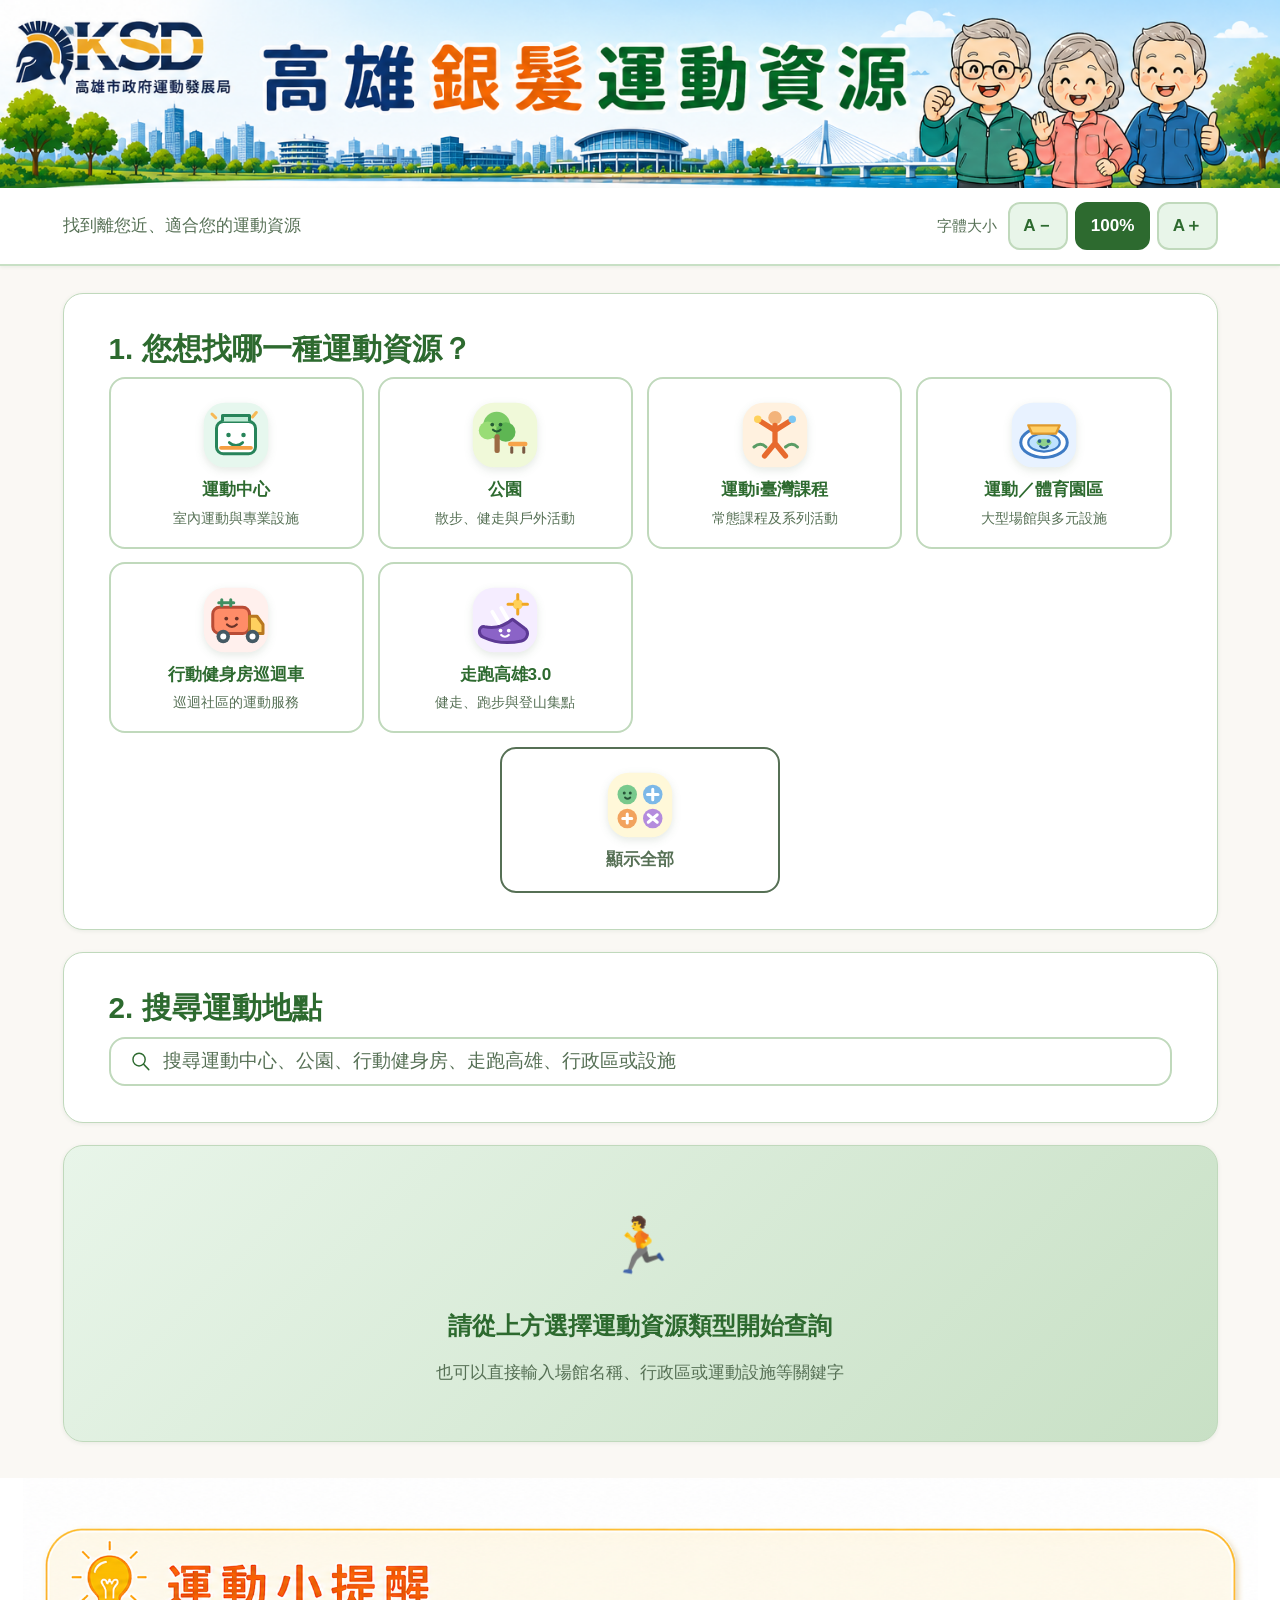
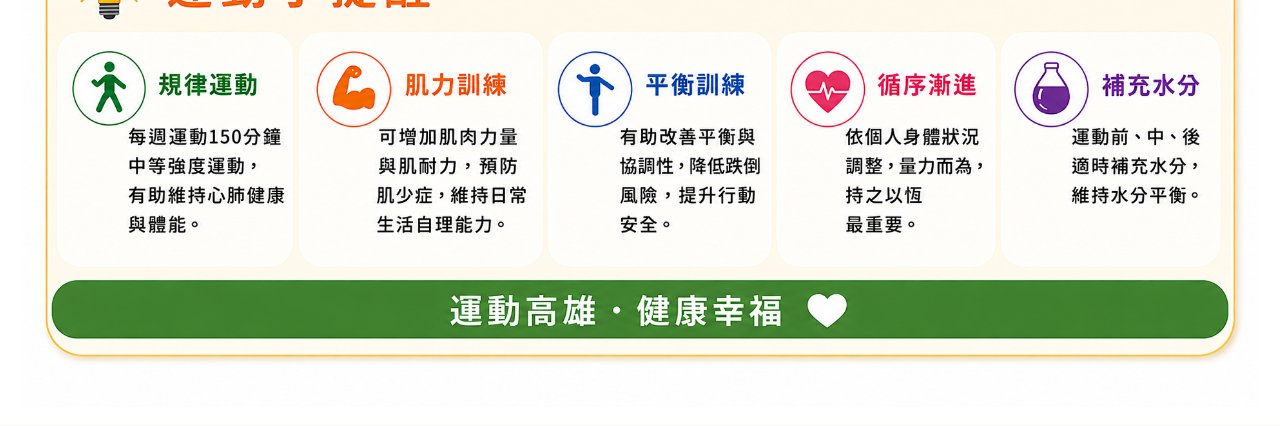
==== index.html @ 36dc01ad "Add files via upload" ====
<!DOCTYPE html>
<html lang="zh-TW">
<head>
  <meta charset="UTF-8">
  <meta http-equiv="Cache-Control" content="no-cache, no-store, must-revalidate">
  <meta http-equiv="Pragma" content="no-cache">
  <meta http-equiv="Expires" content="0">
  <meta name="viewport" content="width=device-width, initial-scale=1.0">
  <meta name="description" content="高雄銀髮運動地圖網站 — 找到離您近、適合您的運動資源">
  <title>高雄銀髮運動地圖網站</title>
  <link rel="stylesheet" href="./style.css?v=20260722-8">
  <!-- BUILD: v8-no-district-selector -->
</head>
<body>

<a href="#main-content" class="skip-link">跳至主要內容</a>

<header class="site-header" role="banner">
  <a
    class="header-banner-link"
    href="https://sports.kcg.gov.tw/"
    target="_blank"
    rel="noopener noreferrer"
    aria-label="前往高雄市政府運動發展局網站"
  >
    <img
      src="[data-uri]"
      class="site-header-banner"
      alt="高雄市政府運動發展局，高雄銀髮運動資源"
      width="1534"
      height="225"
      decoding="async"
    >
  </a>

  <div class="header-utility">
    <div class="container header-inner">
      <div class="site-branding">
        <h1 class="sr-only">高雄銀髮運動地圖網站</h1>
        <p class="site-mobile-title" aria-hidden="true">高雄銀髮運動資源</p>
        <p class="site-subtitle">找到離您近、適合您的運動資源</p>
      </div>
      <div class="font-controls" role="group" aria-label="字體大小調整">
        <span class="font-label" aria-hidden="true">字體大小</span>
        <div class="font-buttons">
          <button id="font-decrease" class="font-btn" aria-label="縮小字體">A－</button>
          <button id="font-reset" class="font-btn font-btn-active" aria-label="恢復預設字體">100%</button>
          <button id="font-increase" class="font-btn" aria-label="放大字體">A＋</button>
        </div>
      </div>
    </div>
  </div>
</header>

<main id="main-content" class="container" role="main">

  <!-- 1. 資源分類 -->
  <section id="category-section" class="section" aria-labelledby="category-heading">
    <h2 id="category-heading" class="section-title">1. 您想找哪一種運動資源？</h2>
    <div class="category-grid" role="group" aria-label="資源分類選擇">
      <button class="category-btn" data-category="sports-center" aria-pressed="false">
        <span class="cat-icon" aria-hidden="true"><img src="./assets/icons/sports-center.svg" alt=""></span>
        <span class="cat-name">運動中心</span>
        <span class="cat-desc">室內運動與專業設施</span>
      </button>
      <button class="category-btn" data-category="park" aria-pressed="false">
        <span class="cat-icon" aria-hidden="true"><img src="./assets/icons/park.svg" alt=""></span>
        <span class="cat-name">公園</span>
        <span class="cat-desc">散步、健走與戶外活動</span>
      </button>
      <button class="category-btn" data-category="course" aria-pressed="false">
        <span class="cat-icon" aria-hidden="true"><img src="./assets/icons/course.svg" alt=""></span>
        <span class="cat-name">運動i臺灣課程</span>
        <span class="cat-desc">常態課程及系列活動</span>
      </button>
      <button class="category-btn" data-category="sports-park" aria-pressed="false">
        <span class="cat-icon" aria-hidden="true"><img src="./assets/icons/sports-park.svg" alt=""></span>
        <span class="cat-name">運動／體育園區</span>
        <span class="cat-desc">大型場館與多元設施</span>
      </button>
      <button class="category-btn" data-category="mobile-gym" aria-pressed="false">
        <span class="cat-icon" aria-hidden="true"><img src="./assets/icons/mobile-gym.svg" alt=""></span>
        <span class="cat-name">行動健身房巡迴車</span>
        <span class="cat-desc">巡迴社區的運動服務</span>
      </button>
      <button class="category-btn" data-category="run-kaohsiung" aria-pressed="false">
        <span class="cat-icon" aria-hidden="true"><img src="./assets/icons/run-kaohsiung.svg" alt=""></span>
        <span class="cat-name">走跑高雄3.0</span>
        <span class="cat-desc">健走、跑步與登山集點</span>
      </button>
      <button class="category-btn category-btn-all" data-category="all" aria-pressed="false">
        <span class="cat-icon" aria-hidden="true"><img src="./assets/icons/all-resources.svg" alt=""></span>
        <span class="cat-name">顯示全部</span>
      </button>
    </div>
  </section>

  <!-- 2. 搜尋 -->
  <section id="search-section" class="section" aria-labelledby="search-heading">
    <h2 id="search-heading" class="section-title">2. 搜尋運動地點</h2>
    <div class="search-wrapper">
      <label for="search-input" class="sr-only">搜尋運動資源</label>
      <div class="search-input-wrap" role="search">
        <span class="search-icon" aria-hidden="true"><img src="./assets/icons/search.svg" alt=""></span>
        <input
          id="search-input"
          type="search"
          class="search-input"
          placeholder="搜尋運動中心、公園、行動健身房、走跑高雄、行政區或設施"
          autocomplete="off"
          aria-autocomplete="list"
          aria-controls="search-suggestions"
          aria-expanded="false"
          aria-haspopup="listbox"
        >
        <button id="search-clear" class="search-clear-btn" aria-label="清除搜尋" hidden>✕</button>
      </div>
      <ul id="search-suggestions" class="suggestions-list" role="listbox" aria-label="搜尋建議" hidden></ul>
    </div>
  </section>

  <!-- 目前篩選條件 -->
  <section id="filter-section" class="section filter-section" aria-label="目前篩選條件" hidden>
    <div class="filter-header">
      <span class="filter-label">目前查詢：</span>
      <button id="clear-all-btn" class="clear-all-btn">清除全部條件</button>
    </div>
    <div id="filter-tags" class="filter-tags" role="group" aria-label="已選篩選標籤"></div>
  </section>

  <!-- 結果 -->
  <section id="results-section" class="section results-section" aria-label="搜尋結果" hidden>
    <div id="results-count" class="results-count" role="status" aria-live="polite" aria-atomic="true"></div>
    <div id="results-grid" class="results-grid"></div>
  </section>

  <!-- 初始提示 -->
  <section id="prompt-section" class="section prompt-section" aria-label="操作提示">
    <div class="prompt-box">
      <p class="prompt-icon" aria-hidden="true">🏃</p>
      <p class="prompt-title">請從上方選擇運動資源類型開始查詢</p>
      <p class="prompt-sub">也可以直接輸入場館名稱、行政區或運動設施等關鍵字</p>
    </div>
  </section>

</main>

<footer class="site-footer" role="contentinfo">
  <div class="footer-art-wrap">
    <img
      src="[data-uri]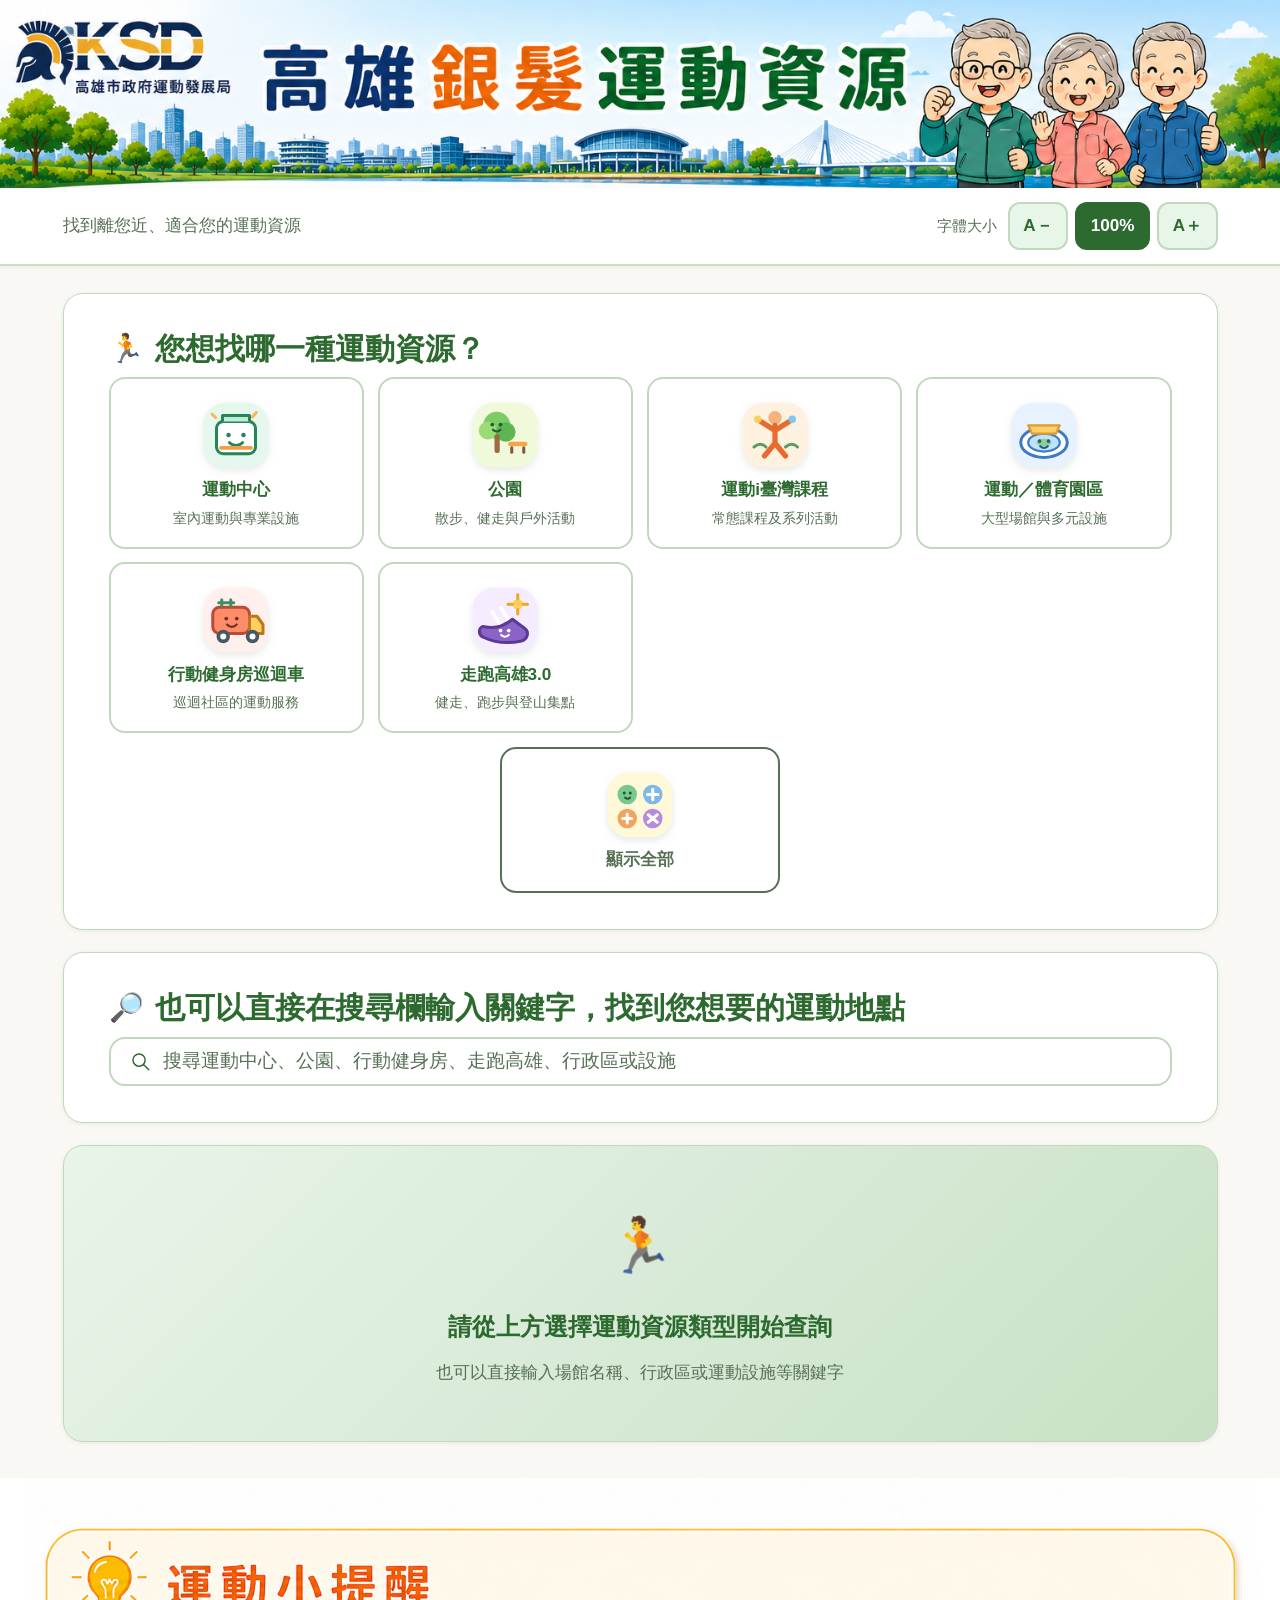
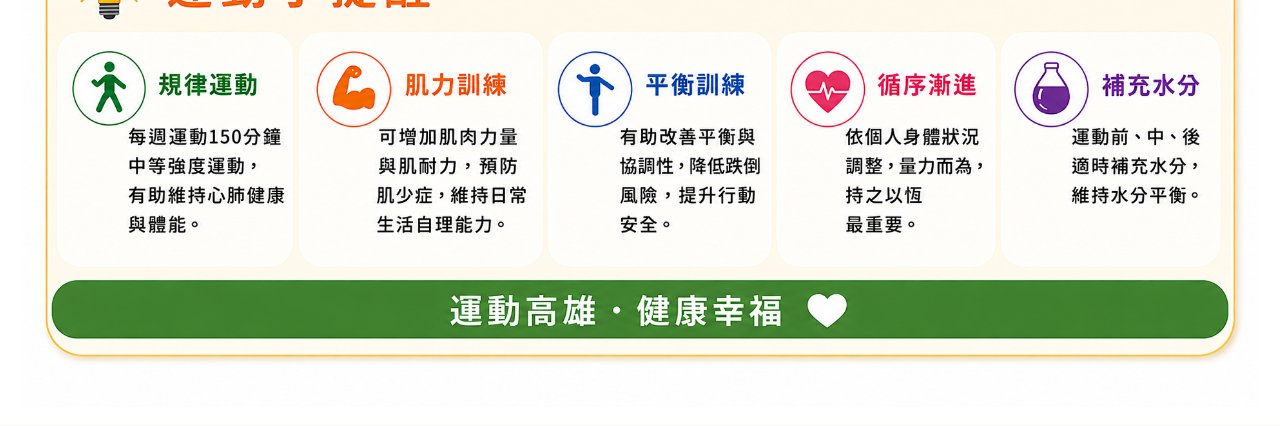
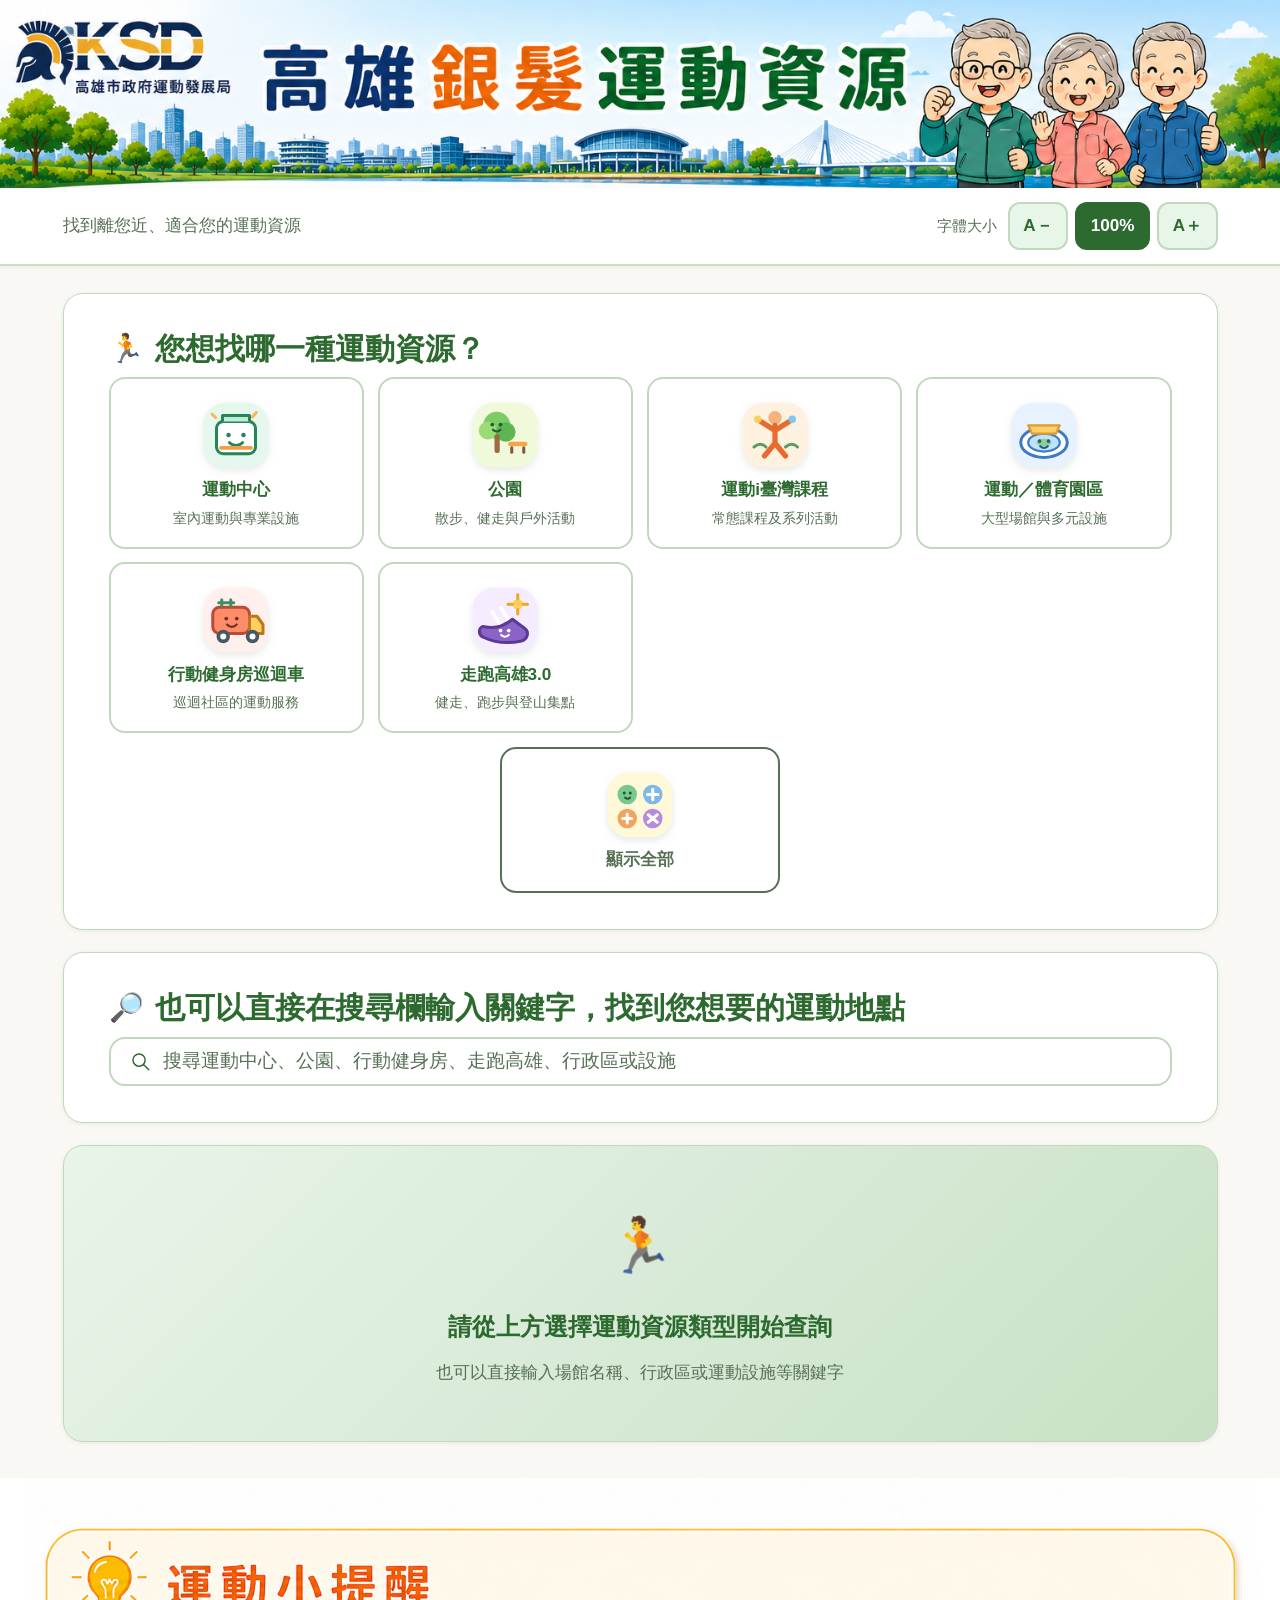
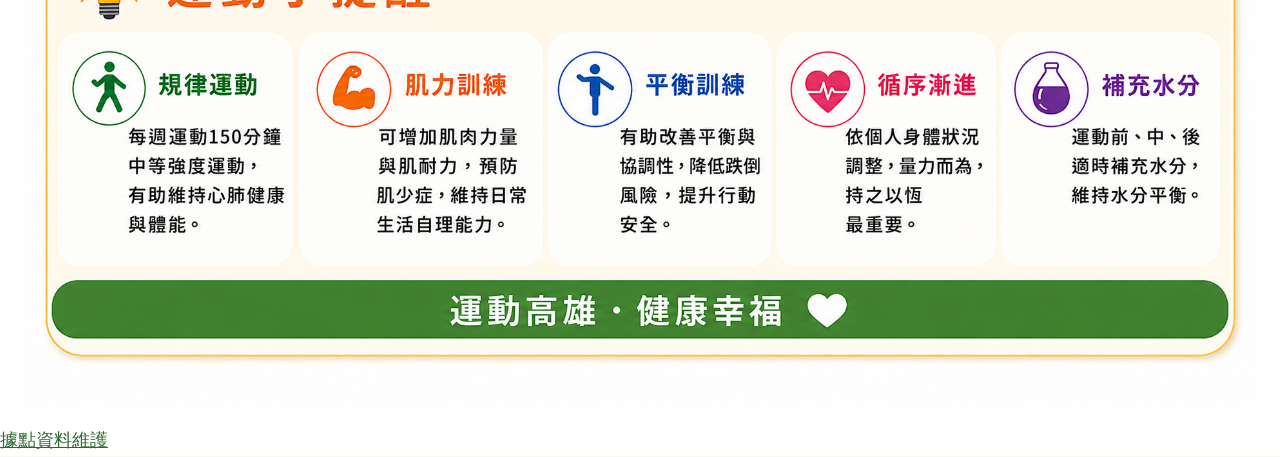
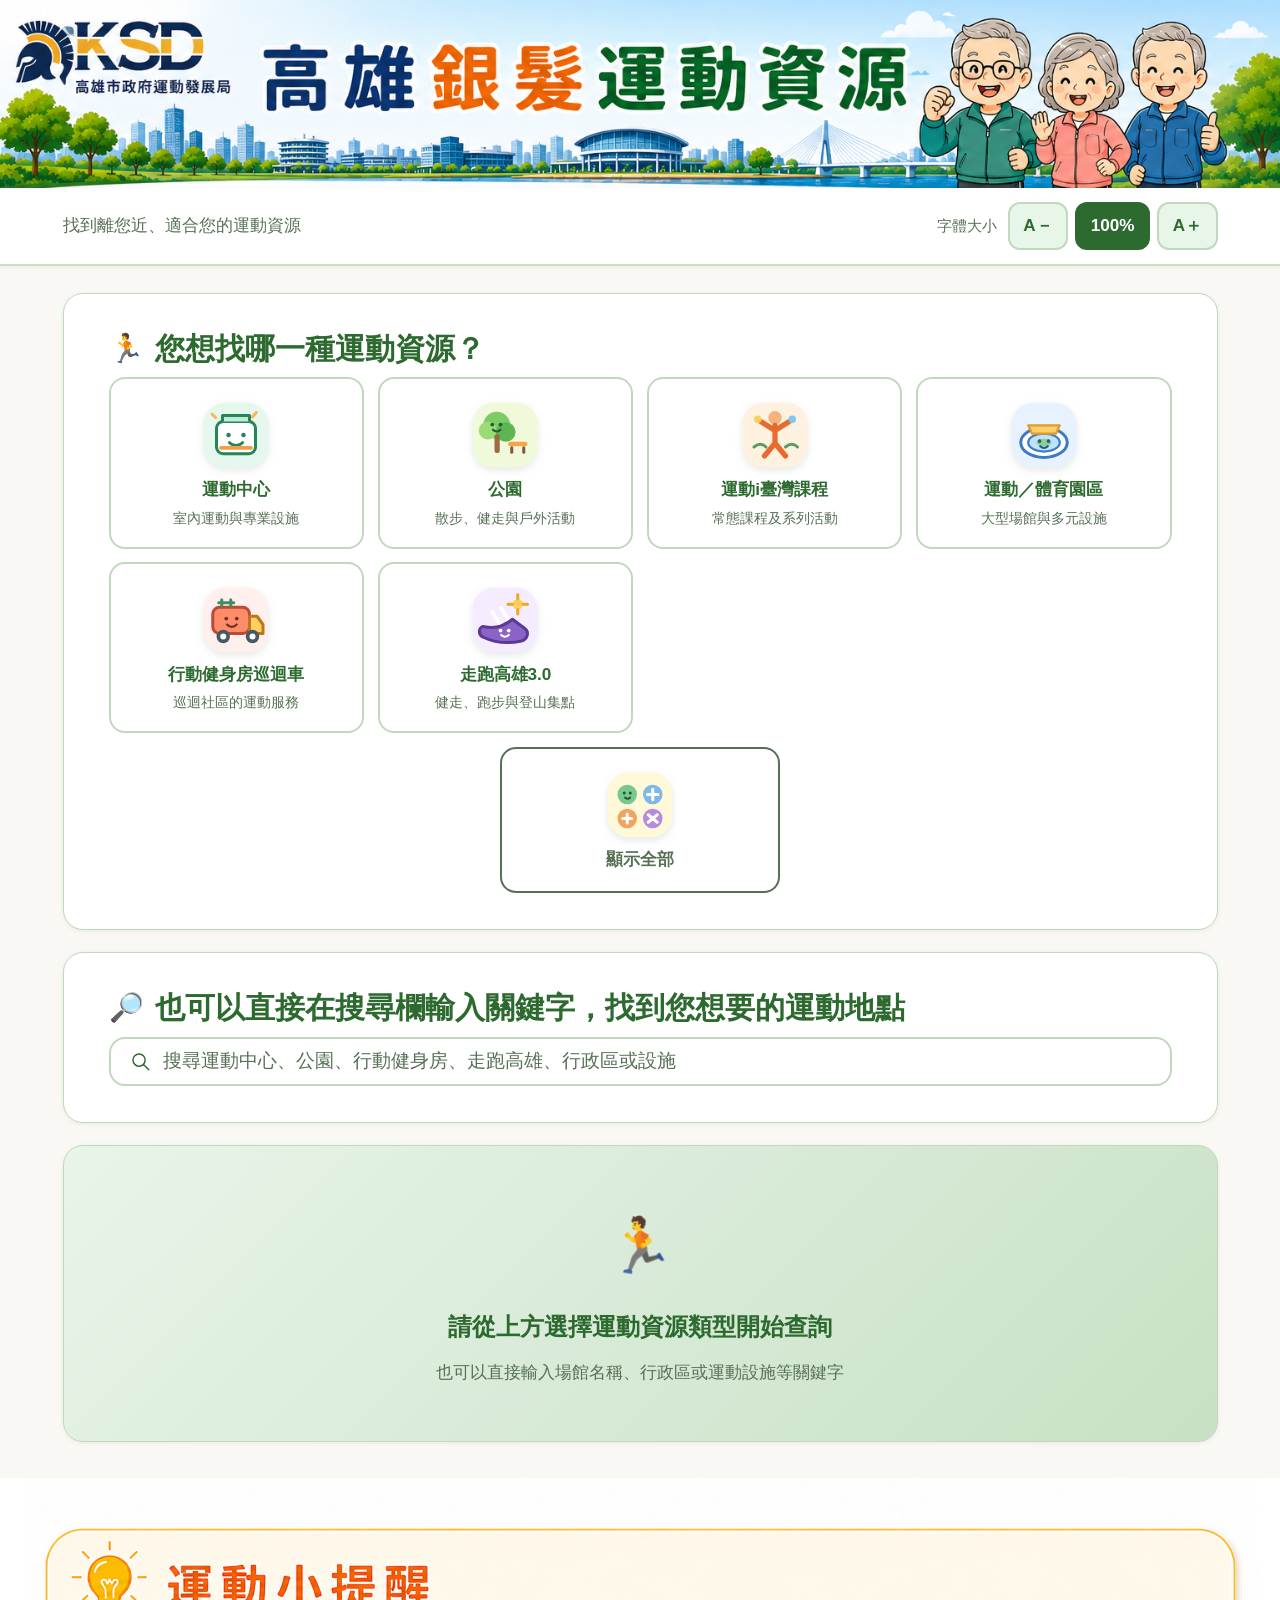
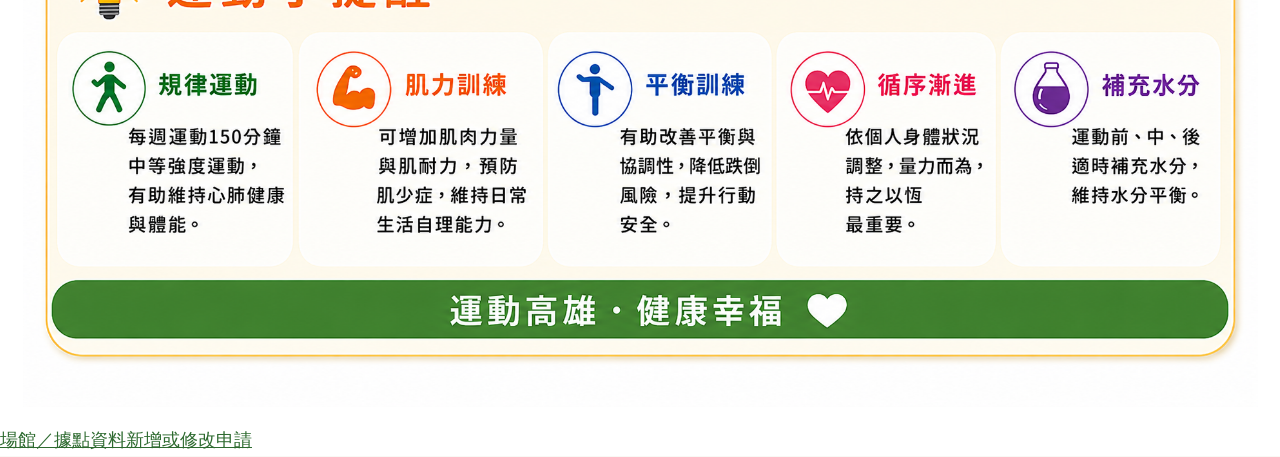
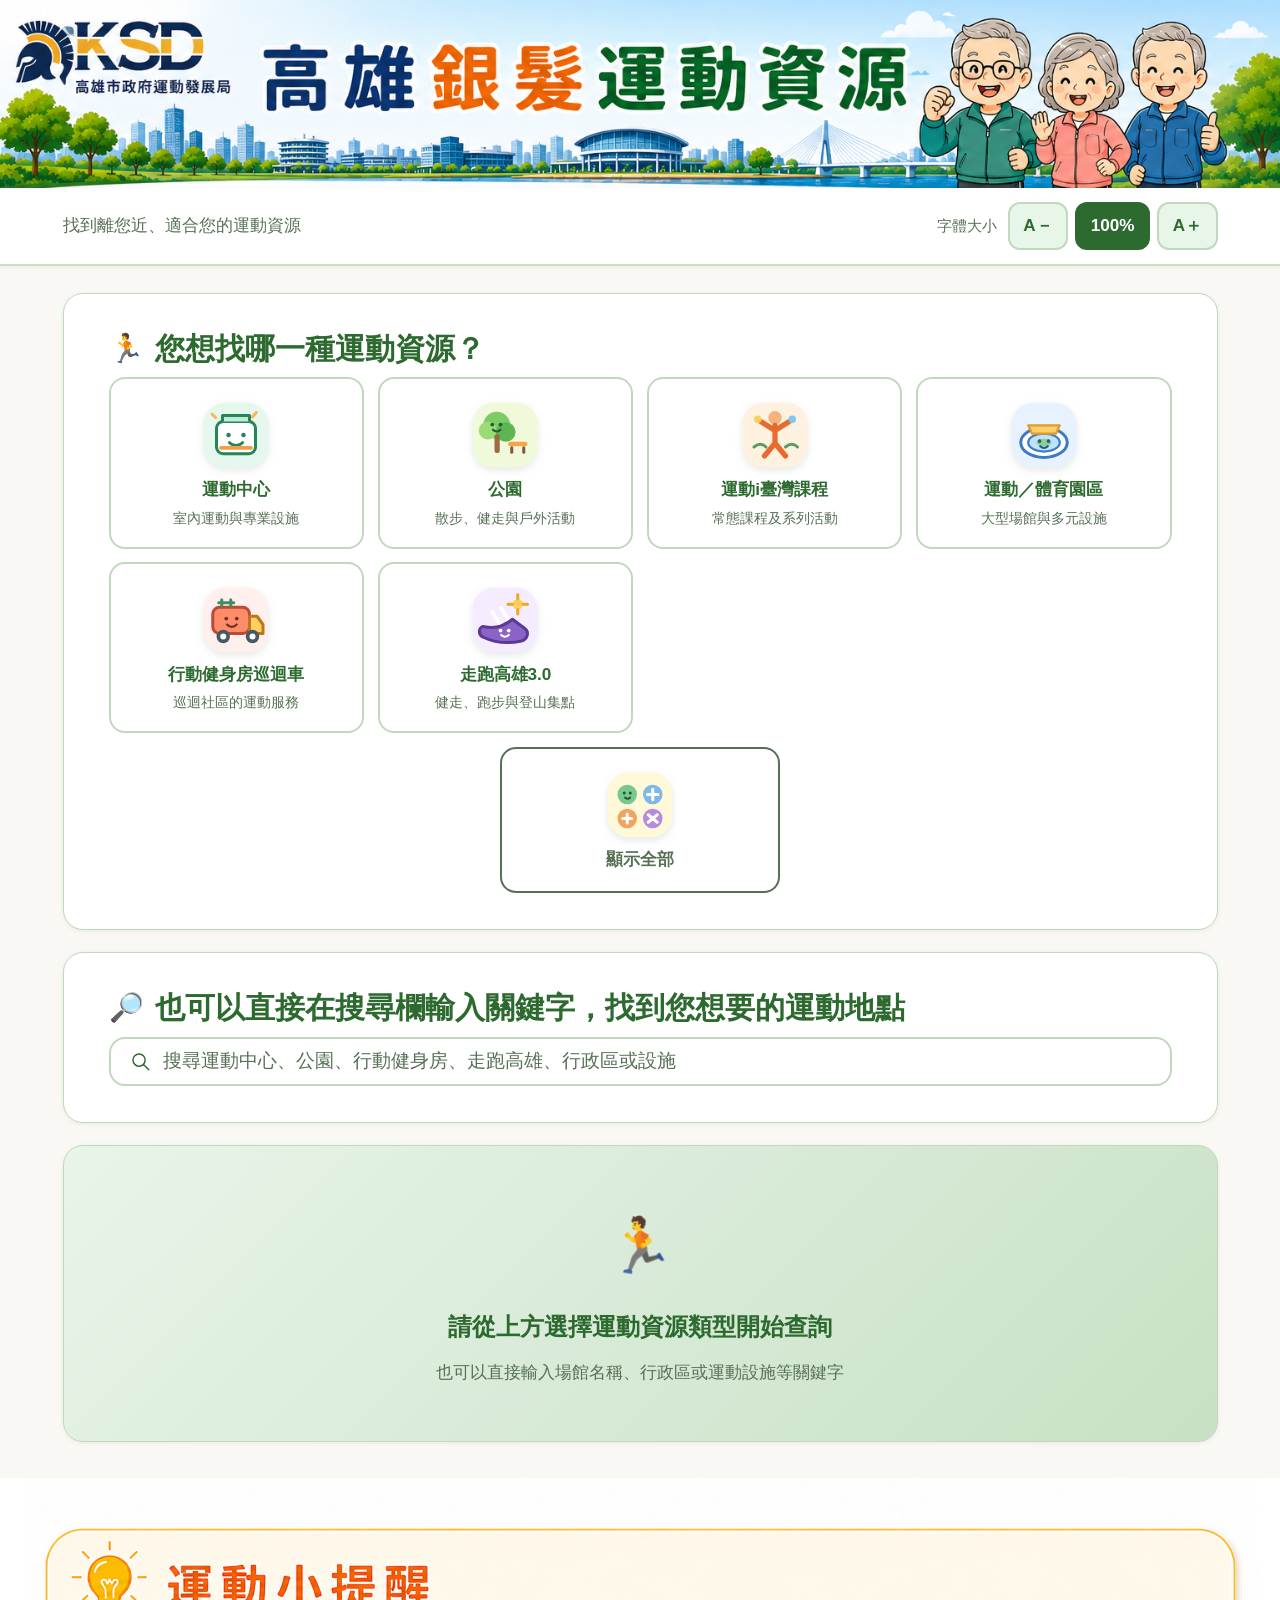
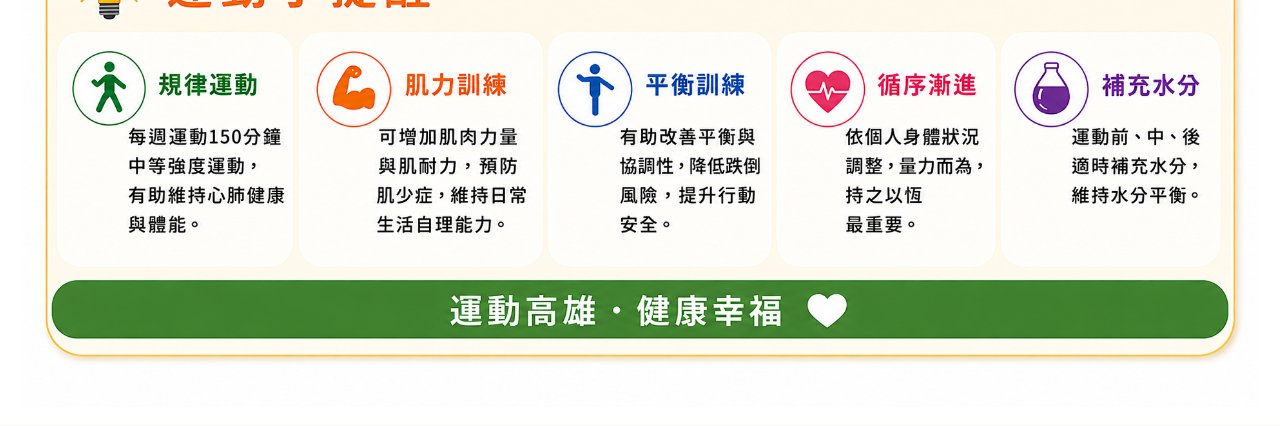
